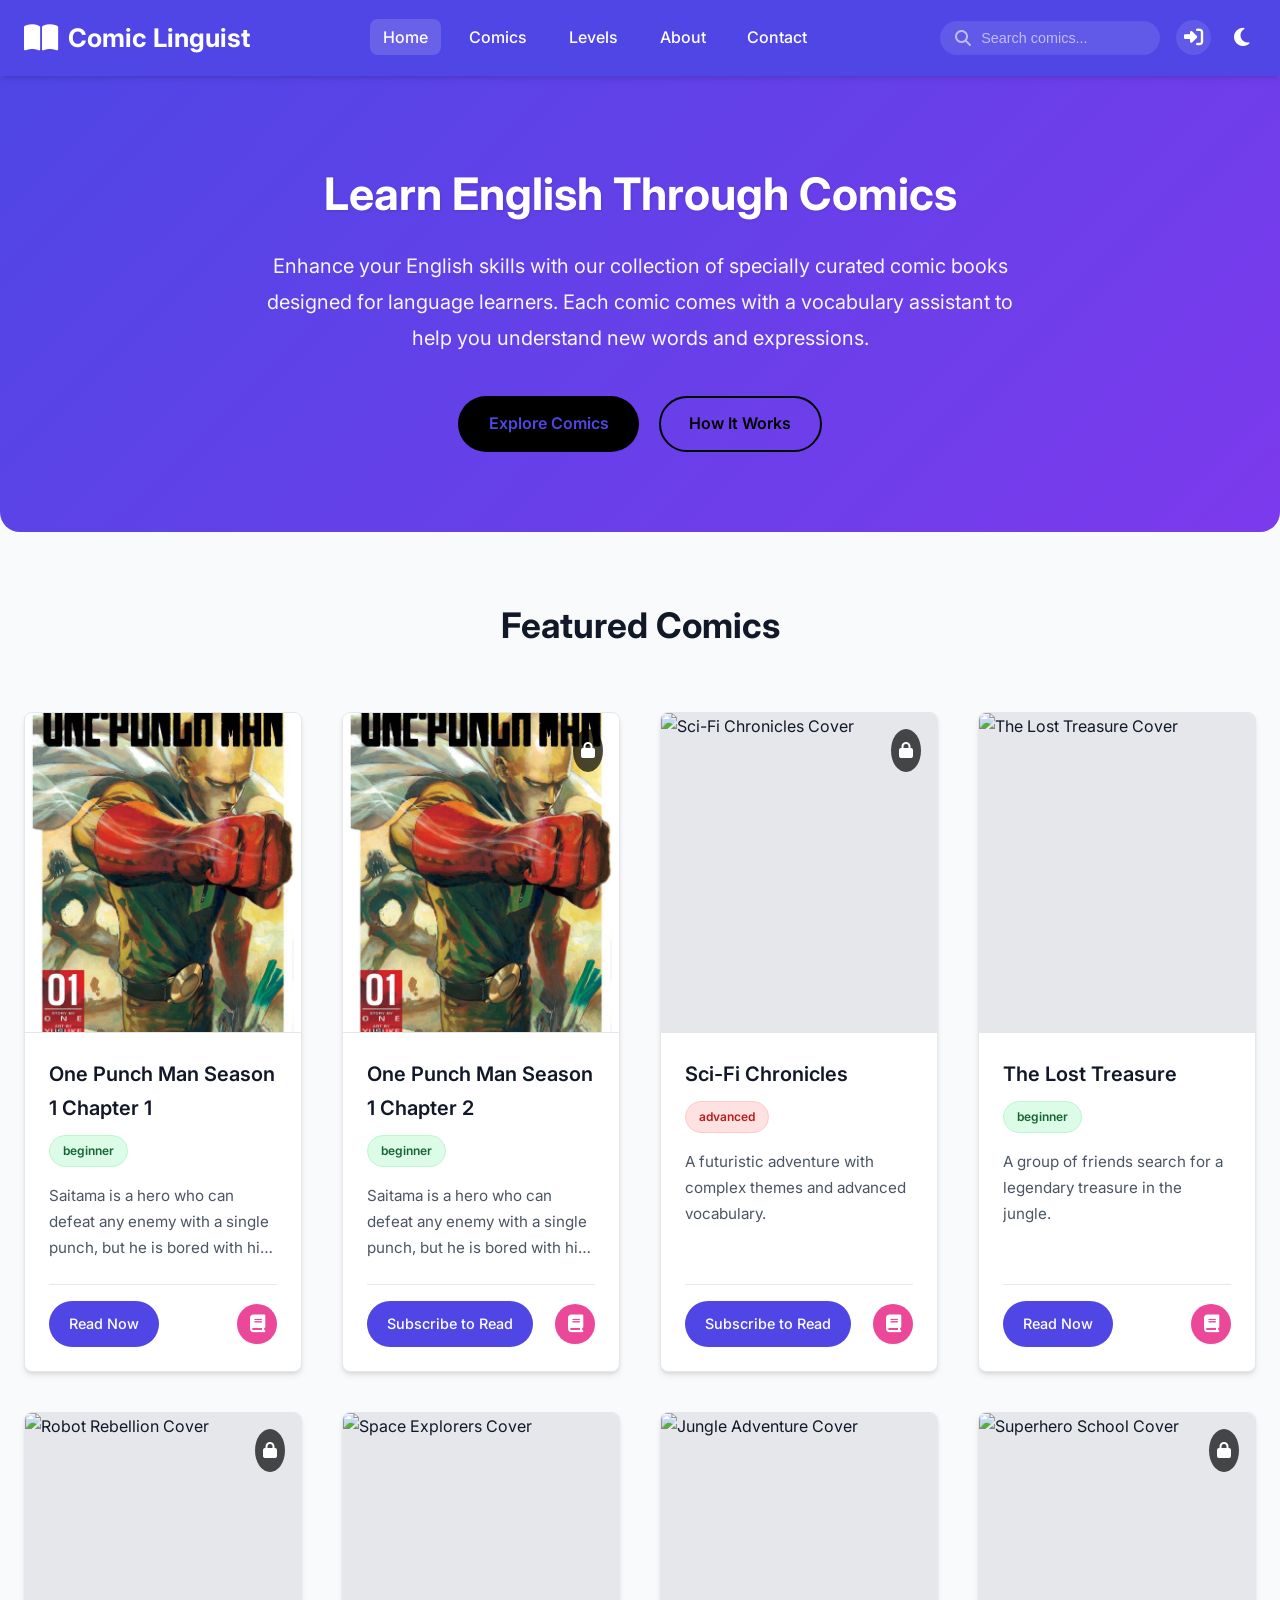
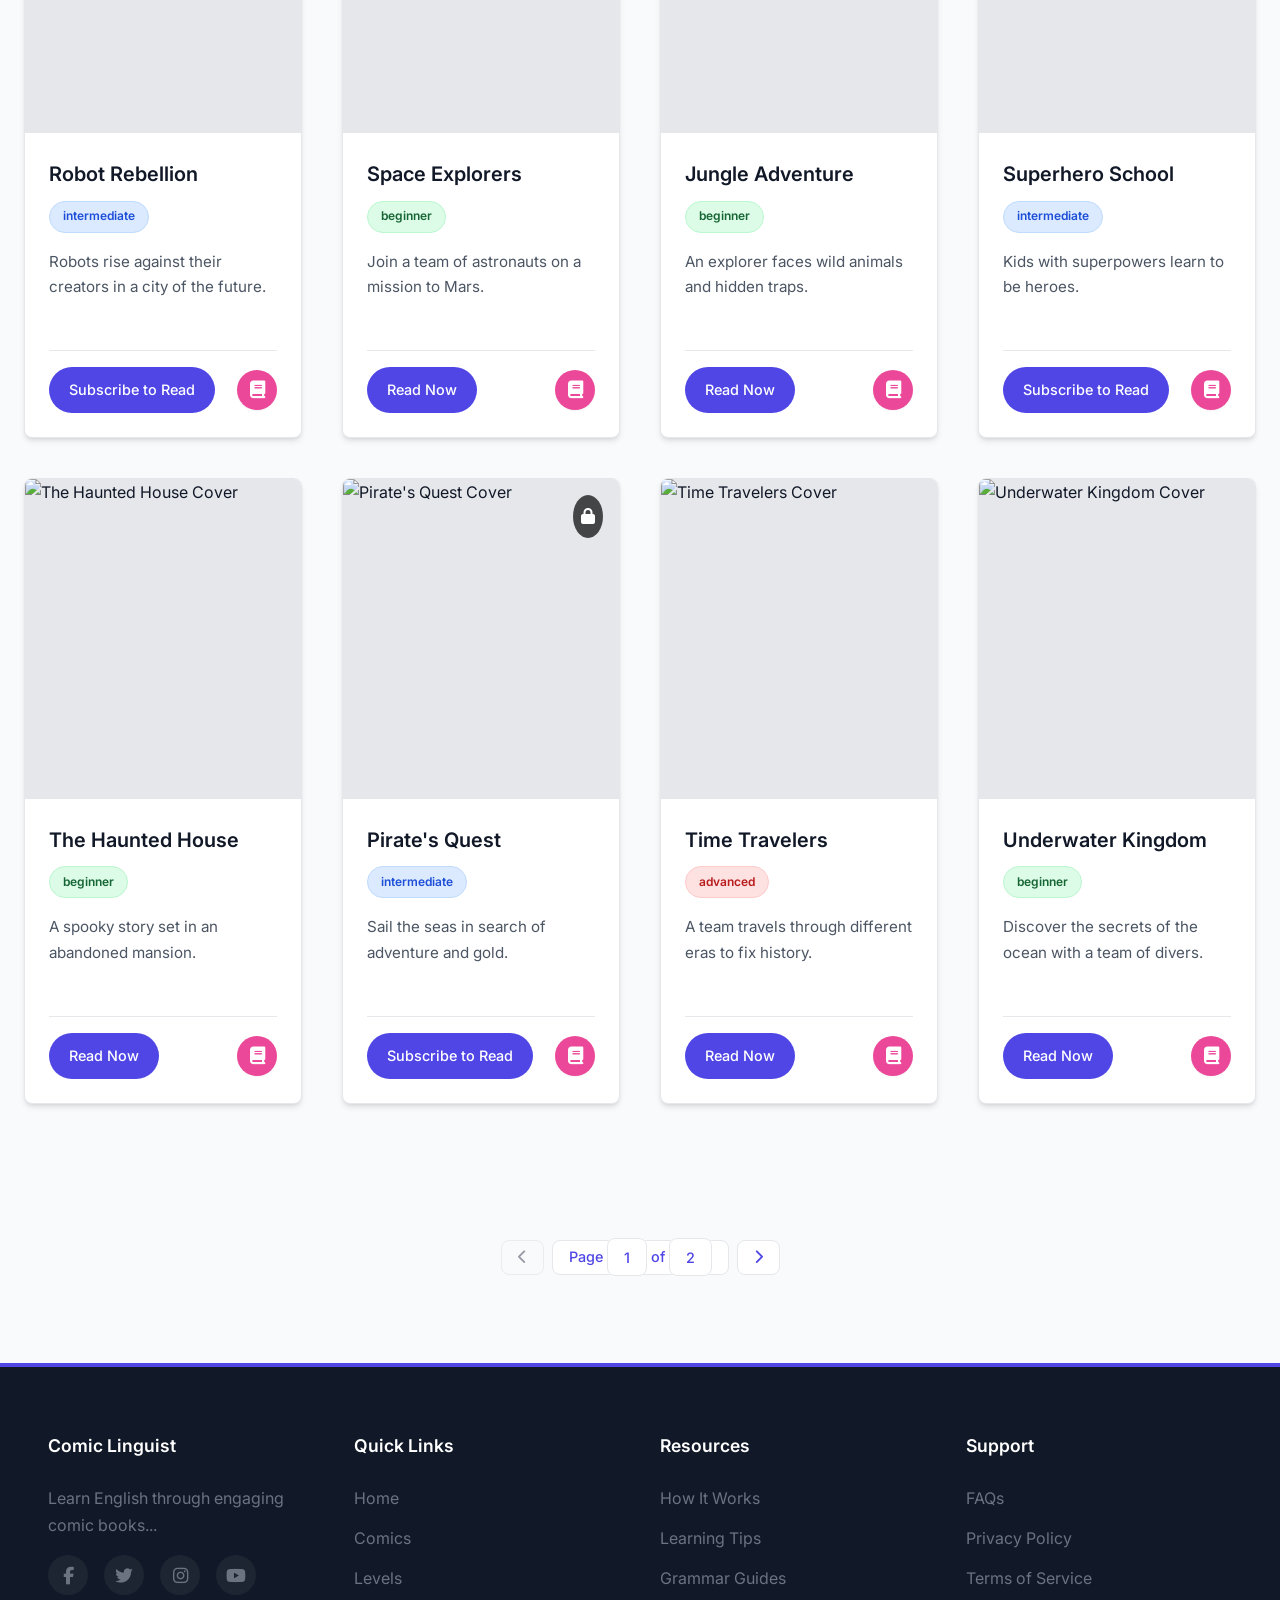
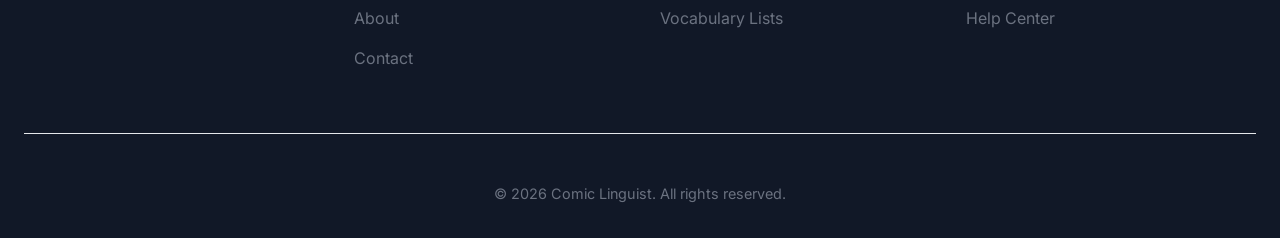
==== index.html @ 36856cf7 "Add files via upload" ====
<!DOCTYPE html>
<html lang="en">
<head>
    <meta charset="UTF-8">
    <meta name="viewport" content="width=device-width, initial-scale=1.0">
    <title>Comic Linguist - Image Viewer</title>
    <!-- Font Awesome for Icons -->
    <link rel="stylesheet" href="https://cdnjs.cloudflare.com/ajax/libs/font-awesome/6.4.0/css/all.min.css">
    <!-- Link to External CSS -->
    <link rel="stylesheet" href="style.css">
</head>
<body>
    <!-- Header -->
    <header>
        <div class="container header-container">
            <a href="index.html" class="logo"> <i class="fas fa-book-open"></i> <span>Comic Linguist</span> </a>
            <button class="mobile-menu-btn" aria-label="Toggle menu" aria-expanded="false"> <i class="fas fa-bars"></i> </button>
            <nav>
                <ul>
                    <li><a href="index.html" class="active">Home</a></li>
                    <li><a href="#comics">Comics</a></li>
                    <li><a href="pages/levels.html">Levels</a></li>
                    <li><a href="pages/about.html">About</a></li>
                    <li><a href="pages/contact.html">Contact</a></li>
                </ul>
            </nav>
            <div class="nav-actions">
                <div class="search-bar">
                    <i class="fas fa-search"></i>
                    <input type="search" id="comicSearchInput" placeholder="Search comics..." aria-label="Search comics">
                </div>
                <a href="pages/profile.html" class="profile-link" id="profileLink" style="display: none;">
                    <i class="fas fa-user"></i>
                </a>
                <a href="pages/login.html" class="login-link" id="loginLink">
                    <i class="fas fa-sign-in-alt"></i>
                </a>
                <button class="theme-toggle" aria-label="Switch to light mode">
                    <i class="fas fa-moon"></i>
                </button>
            </div>
        </div>
    </header>

    <!-- Hero Section -->
    <section class="hero">
        <div class="container">
            <h1>Learn English Through Comics</h1>
            <p>Enhance your English skills with our collection of specially curated comic books designed for language learners. Each comic comes with a vocabulary assistant to help you understand new words and expressions.</p>
            <div class="hero-buttons"> <a href="#comics" class="btn btn-primary">Explore Comics</a> <a href="pages/how-it-works.html" class="btn btn-outline">How It Works</a> </div>
        </div>
    </section>

    <!-- Comics Section -->
    <section id="comics" class="comics-section">
        <div class="container">
            <h2 class="section-title">Featured Comics</h2>
            <!-- Comic cards will be inserted here by JavaScript -->
            <div class="comics-container" id="comicsList">
                <!-- Example: <div class="comic-card">...</div> -->
            </div>
            <p id="noResultsMessage" style="text-align: center; display: none; margin-top: 2rem; color: var(--gray-600);">No comics found matching your search.</p>
            <p id="loadErrorMessage" style="text-align: center; display: none; margin-top: 2rem; color: var(--danger);">Could not load comic data. Please try again later.</p>
            
            <!-- Updated Pagination Controls -->
            <div class="pagination-container" id="comicsPagination">
                <button class="pagination-btn" id="prevPageBtn" aria-label="Previous page" disabled>
                    <i class="fas fa-chevron-left"></i>
                </button>
                <span class="pagination-info">
                    Page <span id="currentPage">1</span> of <span id="totalPages">1</span>
                </span>
                <button class="pagination-btn" id="nextPageBtn" aria-label="Next page" disabled>
                    <i class="fas fa-chevron-right"></i>
                </button>
            </div>
        </div>
    </section>

    

    <!-- Footer -->
    <footer>
        <div class="container footer-container">
            <div class="footer-col"> <h3>Comic Linguist</h3> <p>Learn English through engaging comic books...</p> <div class="social-links"> <a href="#" aria-label="Facebook"><i class="fab fa-facebook-f"></i></a> <a href="#" aria-label="Twitter"><i class="fab fa-twitter"></i></a> <a href="#" aria-label="Instagram"><i class="fab fa-instagram"></i></a> <a href="#" aria-label="YouTube"><i class="fab fa-youtube"></i></a> </div> </div>
            <div class="footer-col"> <h3>Quick Links</h3> <ul> <li><a href="index.html">Home</a></li> <li><a href="#comics">Comics</a></li> <li><a href="pages/levels.html">Levels</a></li> <li><a href="pages/about.html">About</a></li> <li><a href="pages/contact.html">Contact</a></li> </ul> </div>
            <div class="footer-col"> <h3>Resources</h3> <ul> <li><a href="pages/how-it-works.html">How It Works</a></li> <li><a href="pages/learning-tips.html">Learning Tips</a></li> <li><a href="pages/grammar-guides.html">Grammar Guides</a></li> <li><a href="pages/vocabulary-lists.html">Vocabulary Lists</a></li> </ul> </div>
            <div class="footer-col"> <h3>Support</h3> <ul> <li><a href="pages/faq.html">FAQs</a></li> <li><a href="pages/privacy-policy.html">Privacy Policy</a></li> <li><a href="pages/terms-of-service.html">Terms of Service</a></li> <li><a href="pages/help-center.html">Help Center</a></li> </ul> </div>
        </div>
        <div class="copyright"> <p>© <span id="copyright-year">2025</span> Comic Linguist. All rights reserved.</p> </div>
    </footer>

    <!-- Vocabulary Assistant Modal -->
    <div class="vocab-modal" id="vocabModal" role="dialog" aria-modal="true" aria-labelledby="vocabTitle">
        <div class="vocab-content" role="document">
            <button class="vocab-close" aria-label="Close vocabulary assistant"> <i class="fas fa-times"></i> </button>
            <h2 class="vocab-title" id="vocabTitle">Vocabulary Assistant</h2>
            <ul class="vocab-list" id="vocabList">
                <li class="vocab-item">Loading vocabulary...</li>
            </ul>
        </div>
    </div>

    <!-- Image Viewer Modal -->
    <div class="image-viewer-modal" id="imageViewerModal" role="dialog" aria-modal="true" aria-labelledby="viewerTitleLabel">
        <button class="viewer-close" aria-label="Close comic viewer"> <i class="fas fa-times"></i> </button>
        <div class="viewer-container" role="document">
            <div class="viewer-header">
                <div class="viewer-title" id="viewerTitleLabel">Comic Title</div>
                <div class="viewer-controls">
                    <button class="viewer-control-btn" id="imagePrevPage" aria-label="Previous Page" disabled> <i class="fas fa-chevron-left"></i> </button>
                    <span id="imagePageInfo" aria-live="polite">Page ? of ?</span>
                    <button class="viewer-control-btn" id="imageNextPage" aria-label="Next Page" disabled> <i class="fas fa-chevron-right"></i> </button>
                    <button class="viewer-control-btn" id="imageZoomOut" aria-label="Zoom Out" disabled> <i class="fas fa-search-minus"></i> </button>
                    <button class="viewer-control-btn" id="imageZoomIn" aria-label="Zoom In" disabled> <i class="fas fa-search-plus"></i> </button>
                    <button class="viewer-control-btn" id="imageToolbarVocabBtn" aria-label="Open Vocabulary" disabled> <i class="fas fa-book"></i> </button>
                    <button class="viewer-control-btn" id="imageFullscreenBtn" aria-label="Enter Fullscreen" disabled> <i class="fas fa-expand"></i> </button>
                </div>
            </div>
            <div class="viewer-content">
                <div class="loader-inline" id="imageLoaderInline">
                    <div class="spinner"></div>
                    <span class="sr-only">Loading image...</span>
                </div>
                <div class="image-wrapper"> <!-- Added Wrapper -->
                    <img id="comicImageViewer" src="" alt="Comic Page" style="transform: scale(1);">
                </div>
                <div id="image-load-error" style="display: none;">Failed to load image.</div>
            </div>
        </div>
    </div>

    <!-- Subscription Login Modal -->
    <div class="subscription-modal" id="subscriptionModal" role="dialog" aria-modal="true" aria-labelledby="subscriptionTitle">
        <div class="subscription-content" role="document">
            <button class="subscription-close" aria-label="Close subscription login"> <i class="fas fa-times"></i> </button>
            <h2 class="subscription-title" id="subscriptionTitle">Access Premium Comic</h2>
            <div class="subscription-options">
                <div class="login-section">
                    <h3>Subscriber Login</h3>
                    <form id="subscriptionLoginForm">
                        <div class="form-group">
                            <label for="username">Username</label>
                            <input type="text" id="username" name="username" required>
                        </div>
                        <div class="form-group">
                            <label for="pin">PIN</label>
                            <input type="password" id="pin" name="pin" required minlength="6" maxlength="6">
                        </div>
                        <button type="submit" class="btn btn-primary">Login</button>
                    </form>
                </div>
                <div class="guest-section">
                    <h3>Continue as Guest</h3>
                    <p>Access free comics without logging in</p>
                    <button id="guestAccessBtn" class="btn btn-outline">Continue as Guest</button>
                </div> <!-- Added missing closing div -->
            </div>
        </div>
    </div>

    <!-- Link to External JavaScript -->
    <script src="js/auth.js"></script>
    <script src="script.js"></script>
    <script>
        const auth = new AuthManager();
        
        document.addEventListener('DOMContentLoaded', () => {
            const profileLink = document.getElementById('profileLink');
            const loginLink = document.getElementById('loginLink');

            // Update navigation based on auth state
            if (auth.currentUser) {
                profileLink.style.display = 'flex';
                loginLink.style.display = 'none';
            } else {
                profileLink.style.display = 'none';
                loginLink.style.display = 'flex';
            }
        });
    </script>
</body>
</html>
---- style.css ----
/* --- START OF FILE style.css --- */

@import url('https://fonts.googleapis.com/css2?family=Inter:wght@300;400;500;600;700&display=swap');

:root {
    --primary: #4f46e5; /* Slightly different Indigo */
    --secondary: #7c3aed; /* Vibrant Purple */
    --accent: #ec4899; /* Pink */
    --success: #10b981; /* Emerald */
    --warning: #f59e0b; /* Amber */
    --danger: #ef4444; /* Red */

    /* Light Mode Defaults */
    --bg-primary: #f9fafb;     /* Very light gray */
    --bg-secondary: #ffffff;   /* White (for cards, modals) */
    --text-primary: #111827;   /* Very dark gray (near black) */
    --text-secondary: #4b5563; /* Medium Gray */
    --text-muted: #6b7280;    /* Gray */
    --border-color: #e5e7eb;  /* Light border */
    --link-color: var(--primary);

    --shadow-sm: 0 1px 2px 0 rgb(0 0 0 / 0.05);
    --shadow-md: 0 4px 6px -1px rgb(0 0 0 / 0.1), 0 2px 4px -2px rgb(0 0 0 / 0.1);
    --shadow-lg: 0 10px 15px -3px rgb(0 0 0 / 0.1), 0 4px 6px -4px rgb(0 0 0 / 0.1);

    --font-sans: 'Inter', -apple-system, BlinkMacSystemFont, 'Segoe UI', Roboto, Helvetica, Arial, sans-serif, 'Apple Color Emoji', 'Segoe UI Emoji', 'Segoe UI Symbol';
    --border-radius: 8px;
    --transition-speed: 0.2s;
}

.dark-mode {
    --primary: #6366f1; /* Lighter Indigo for dark */
    --secondary: #a78bfa; /* Lighter Purple */
    --accent: #f472b6; /* Lighter Pink */
    --success: #34d399; /* Lighter Emerald */
    --warning: #fbbf24; /* Lighter Amber */
    --danger: #f87171; /* Lighter Red */

    /* Dark Mode Overrides */
    --bg-primary: #111827;     /* Very dark blue-gray */
    --bg-secondary: #1f2937;   /* Dark gray (cards, modals) */
    --text-primary: #f3f4f6;   /* Very light gray (near white) */
    --text-secondary: #d1d5db; /* Light Gray */
    --text-muted: #9ca3af;    /* Medium Gray */
    --border-color: #374151;  /* Darker border */
    --link-color: var(--primary);

    --shadow-sm: 0 1px 2px 0 rgb(255 255 255 / 0.03);
    --shadow-md: 0 4px 6px -1px rgb(255 255 255 / 0.05), 0 2px 4px -2px rgb(255 255 255 / 0.05);
    --shadow-lg: 0 10px 15px -3px rgb(255 255 255 / 0.05), 0 4px 6px -4px rgb(255 255 255 / 0.05);
}

/* --- Base Styles --- */
* {
    margin: 0;
    padding: 0;
    box-sizing: border-box;
}

html {
    scroll-behavior: smooth;
    font-size: 16px; /* Base font size */
}

body {
    font-family: var(--font-sans);
    line-height: 1.7; /* Improved readability */
    color: var(--text-primary);
    background-color: var(--bg-primary);
    transition: background-color var(--transition-speed) ease, color var(--transition-speed) ease;
    -webkit-font-smoothing: antialiased;
    -moz-osx-font-smoothing: grayscale;
}

.container {
    width: 100%;
    max-width: 1280px; /* Slightly wider max */
    margin: 0 auto;
    padding: 0 1.5rem; /* More horizontal padding */
}

.sr-only { /* Unchanged */
    position: absolute; width: 1px; height: 1px; padding: 0; margin: -1px; overflow: hidden; clip: rect(0, 0, 0, 0); white-space: nowrap; border-width: 0;
}

/* --- Header --- */
header {
    background-color: var(--primary);
    color: white;
    padding: 1rem 0;
    box-shadow: var(--shadow-md);
    position: sticky;
    top: 0;
    z-index: 100;
    transition: background-color var(--transition-speed) ease;
}
.header-container { display: flex; justify-content: space-between; align-items: center; }
.logo { display: flex; align-items: center; gap: 0.6rem; font-size: 1.6rem; font-weight: 700; color: white; text-decoration: none; }
.logo i { font-size: 1.9rem; }

nav ul { display: flex; list-style: none; gap: 1rem; margin: 0; padding: 0; } /* Reduced gap slightly */
nav a {
    color: white;
    text-decoration: none;
    padding: 0.5rem 0.8rem; /* Adjusted padding */
    border-radius: var(--border-radius);
    transition: background-color var(--transition-speed) ease, color var(--transition-speed) ease;
    font-weight: 500;
}
nav a:hover, nav a.active { background-color: rgba(255, 255, 255, 0.15); }

.nav-actions { display: flex; align-items: center; gap: 1rem; }
.search-bar { position: relative; display: flex; align-items: center; }
.search-bar input {
    padding: 0.5rem 1rem 0.5rem 2.5rem;
    border: 1px solid transparent; /* Add border for focus */
    border-radius: 50px;
    background: rgba(255, 255, 255, 0.1);
    color: white;
    width: 220px;
    transition: all var(--transition-speed) ease;
    font-size: 0.9rem;
}
.search-bar input::placeholder { color: rgba(255, 255, 255, 0.6); }
.search-bar input:focus {
    outline: none;
    width: 280px;
    background: rgba(255, 255, 255, 0.2);
    border-color: rgba(255, 255, 255, 0.3);
    box-shadow: 0 0 0 2px rgba(255, 255, 255, 0.2); /* Focus ring */
}
.search-bar i { position: absolute; left: 0.9rem; color: rgba(255, 255, 255, 0.6); pointer-events: none; }

.theme-toggle {
    background: none;
    border: none;
    color: white;
    cursor: pointer;
    font-size: 1.3rem; /* Slightly larger */
    transition: transform var(--transition-speed) ease;
    padding: 0.4rem;
}
.theme-toggle:hover { transform: scale(1.1) rotate(10deg); }
.mobile-menu-btn { display: none; background: none; border: none; color: white; font-size: 1.6rem; cursor: pointer; padding: 0.4rem; }

.profile-link,
.login-link {
    color: white;
    text-decoration: none;
    font-size: 1.2rem;
    transition: opacity var(--transition-speed) ease;
    display: flex;
    align-items: center;
    justify-content: center;
    width: 35px;
    height: 35px;
    border-radius: 50%;
    background: rgba(255, 255, 255, 0.1);
}

.profile-link:hover,
.login-link:hover {
    opacity: 0.8;
    background: rgba(255, 255, 255, 0.2);
}

/* --- Hero Section --- */
.hero {
    background: linear-gradient(135deg, var(--primary), var(--secondary));
    color: white;
    padding: 5rem 1.5rem; /* More padding */
    text-align: center;
    border-bottom-left-radius: 20px; /* Subtle curve */
    border-bottom-right-radius: 20px;
}
.hero h1 { font-size: 2.8rem; margin-bottom: 1rem; font-weight: 700; text-shadow: 1px 1px 3px rgba(0,0,0,0.1); }
.hero p { font-size: 1.25rem; max-width: 750px; margin: 0 auto 2.5rem; opacity: 0.95; line-height: 1.8; }
.hero-buttons { display: flex; justify-content: center; flex-wrap: wrap; gap: 1.2rem; margin-top: 2rem; }

/* --- Buttons --- */
.btn {
    display: inline-block;
    padding: 0.8rem 1.8rem; /* Adjusted padding */
    border-radius: 50px;
    text-decoration: none;
    transition: all var(--transition-speed) ease;
    font-weight: 600;
    cursor: pointer;
    border: 2px solid transparent; /* Prepare for outline/focus */
    font-size: 1rem;
}
.btn:focus-visible { /* Accessibility focus */
    outline: none;
    box-shadow: 0 0 0 3px var(--primary);
    opacity: 0.8;
}
.dark-mode .btn:focus-visible { box-shadow: 0 0 0 3px var(--primary); opacity: 0.8; }

.btn-primary { background-color: rgb(0, 0, 0); color: var(--primary); }

.btn-outline { background: transparent; color: rgb(0, 0, 0); border-color: rgb(0, 0, 0); }

/* --- Section Title --- */
.section-title {
    text-align: center;
    margin: 4rem 0 2.5rem; /* More vertical margin */
    font-size: 2.2rem;
    font-weight: 700;
    color: var(--text-primary);
}

/* --- Comic Cards --- */
.comics-container {
    display: grid;
    grid-template-columns: repeat(auto-fill, minmax(260px, 1fr)); /* Slightly larger min */
    gap: 2.5rem; /* Increased gap */
    padding: 1rem 0 4rem;
}
.comic-card {
    background-color: var(--bg-secondary);
    color: var(--text-primary); /* Set text color explicitly */
    border-radius: var(--border-radius);
    overflow: hidden;
    box-shadow: var(--shadow-md);
    transition: transform var(--transition-speed) ease, box-shadow var(--transition-speed) ease, border-color var(--transition-speed) ease;
    position: relative;
    opacity: 0; /* For fade-in */
    transform: translateY(30px); /* For fade-in */
    display: flex;
    flex-direction: column;
    border: 1px solid var(--border-color); /* Subtle border */
}
.comic-card.is-visible { opacity: 1; transform: translateY(0); }
.comic-card.hidden { display: none; }

.comic-card.locked::before {
    content: '\f023';
    font-family: 'Font Awesome 6 Free';
    font-weight: 900;
    position: absolute;
    top: 1rem;
    right: 1rem;
    background: rgba(0, 0, 0, 0.7);
    color: white;
    padding: 0.5rem;
    border-radius: 50%;
    z-index: 1;
}

.comic-card:hover {
    transform: translateY(-8px);
    box-shadow: var(--shadow-lg);
}

.comic-image {
    width: 100%;
    height: 320px; /* Adjusted height */
    object-fit: cover;
    display: block;
    background-color: var(--border-color); /* Placeholder bg */
    flex-shrink: 0;
    border-bottom: 1px solid var(--border-color);
}

.comic-info { padding: 1.5rem; display: flex; flex-direction: column; flex-grow: 1; }
.comic-info > div:first-child { flex-grow: 1; } /* Pushes actions down */
.comic-title {
    font-size: 1.25rem;
    margin-bottom: 0.6rem;
    font-weight: 600;
    color: var(--text-primary); /* Ensure override */
}

.comic-level {
    display: inline-block;
    padding: 0.3rem 0.8rem;
    border-radius: 50px;
    font-size: 0.75rem; /* Slightly smaller */
    font-weight: 600;
    margin-bottom: 1rem;
    border: 1px solid transparent; /* Base border */
}
/* Updated level colors for better contrast */
.beginner { background-color: #dcfce7; color: #166534; border-color: #bbf7d0; }
.intermediate { background-color: #dbeafe; color: #1d4ed8; border-color: #bfdbfe; }
.advanced { background-color: #fee2e2; color: #b91c1c; border-color: #fecaca; }
.dark-mode .beginner { background-color: #14532d33; color: #86efac; border-color: #22c55e33; }
.dark-mode .intermediate { background-color: #1e40af33; color: #93c5fd; border-color: #3b82f633; }
.dark-mode .advanced { background-color: #991b1b33; color: #fca5a5; border-color: #ef444433; }

.comic-description {
    color: var(--text-secondary);
    margin-bottom: 1.5rem;
    display: -webkit-box;
    -webkit-line-clamp: 3;
    line-clamp: 3;
    -webkit-box-orient: vertical;
    overflow: hidden;
    min-height: calc(1.7 * 3 * 1em); /* Based on line-height */
    font-size: 0.95rem;
}

.comic-actions {
    margin-top: auto;
    display: flex;
    justify-content: space-between;
    align-items: center;
    padding-top: 1rem;
    border-top: 1px solid var(--border-color); /* Separator */
}
.comic-link { /* "Read Online" button */
    display: inline-block;
    padding: 0.6rem 1.2rem; /* Adjusted size */
    border-radius: 50px;
    background-color: var(--primary);
    color: white;
    text-decoration: none;
    font-weight: 500; /* Adjusted weight */
    font-size: 0.9rem;
    transition: all var(--transition-speed) ease;
    border: 1px solid transparent;
}
.comic-link:hover {
    background-color: var(--secondary);
    transform: translateY(-2px);
    box-shadow: var(--shadow-md);
}
.comic-link:disabled { /* Style disabled state */
    background-color: var(--text-muted);
    cursor: not-allowed;
    opacity: 0.7;
}
.dark-mode .comic-link:disabled { background-color: var(--border-color); color: var(--text-muted); }

.vocab-assistant-btn { /* "V" button */
    width: 40px;
    height: 40px;
    border-radius: 50%;
    background-color: var(--accent);
    color: white;
    display: flex;
    align-items: center;
    justify-content: center;
    cursor: pointer;
    border: none;
    box-shadow: var(--shadow-sm);
    transition: all var(--transition-speed) ease;
    z-index: 5;
    flex-shrink: 0;
    margin-left: 10px;
    font-size: 1.1rem; /* Make 'V' slightly larger */
    font-weight: 600;
}
.vocab-assistant-btn:hover {
    transform: scale(1.1) rotate(5deg);
    box-shadow: var(--shadow-md);
}
.dark-mode .vocab-assistant-btn { /* Ensure visibility */
    box-shadow: 0 2px 5px rgba(255, 255, 255, 0.1);
}

/* --- Vocabulary Modal --- */
.vocab-modal {
    position: fixed;
    top: 0;
    left: 0;
    width: 100%;
    height: 100%;
    background: rgba(17, 24, 39, 0.8); /* Darker overlay using dark bg color */
    display: flex;
    align-items: center;
    justify-content: center;
    z-index: 2500;
    opacity: 0;
    visibility: hidden;
    transition: opacity var(--transition-speed) ease, visibility 0s linear var(--transition-speed);
}
.vocab-modal.active { opacity: 1; visibility: visible; transition-delay: 0s; }

.vocab-content {
    background: var(--bg-secondary);
    color: var(--text-primary);
    border-radius: var(--border-radius);
    width: 90%;
    max-width: 650px; /* Wider */
    max-height: 85vh;
    overflow-y: auto;
    padding: 2rem 2.5rem; /* More padding */
    position: relative;
    transform: scale(0.95) translateY(10px);
    transition: transform var(--transition-speed) ease;
    box-shadow: var(--shadow-lg);
    border: 1px solid var(--border-color);
}
.vocab-modal.active .vocab-content { transform: scale(1) translateY(0); }

.vocab-close {
    position: absolute;
    top: 1rem;
    right: 1rem;
    background: none;
    border: none;
    font-size: 1.8rem; /* Larger close icon */
    cursor: pointer;
    color: var(--text-muted);
    padding: 0.3rem;
    line-height: 1;
    transition: color var(--transition-speed) ease, transform var(--transition-speed) ease;
}
.vocab-close:hover { color: var(--danger); transform: rotate(90deg); }

.vocab-title {
    font-size: 1.7rem;
    margin-bottom: 2rem; /* More space */
    color: var(--text-primary);
    font-weight: 600;
    text-align: center;
    border-bottom: 1px solid var(--border-color);
    padding-bottom: 1rem;
}
.vocab-list { list-style: none; padding: 0; margin: 0; }
.vocab-item {
    margin-bottom: 1.8rem; /* Increased spacing */
    padding-bottom: 1.8rem;
    border-bottom: 1px solid var(--border-color);
}
.vocab-item:last-child { border-bottom: none; margin-bottom: 0; padding-bottom: 0; }

.vocab-word-container { display: flex; align-items: center; margin-bottom: 0.6rem; flex-wrap: wrap; gap: 0.5rem; }
.vocab-word {
    font-size: 1.3rem; /* Larger word */
    font-weight: 600;
    color: var(--primary);
}
.pronunciation {
    color: var(--text-secondary);
    font-size: 0.95rem;
    font-style: italic;
}

.play-audio-btn {
    background: none;
    border: none;
    color: var(--primary);
    cursor: pointer;
    font-size: 1.2em; /* Adjusted size */
    padding: 0 0.3em;
    vertical-align: middle;
    transition: color 0.2s, transform 0.2s;
}
.play-audio-btn:hover { color: var(--secondary); transform: scale(1.15); }
.play-audio-btn.playing i { color: var(--accent); animation: pulse 0.6s infinite alternate; }
.dark-mode .play-audio-btn { color: var(--accent); }
.dark-mode .play-audio-btn:hover { color: var(--text-primary); }
.dark-mode .play-audio-btn.playing i { color: var(--text-primary); }
@keyframes pulse { 0% { transform: scale(1); } 100% { transform: scale(1.15); } }

.vocab-definition { margin-bottom: 0.8rem; color: var(--text-primary); font-size: 1.05rem; line-height: 1.8;}
.vocab-example {
    font-style: italic;
    color: var(--text-muted);
    padding-left: 1rem;
    border-left: 3px solid var(--border-color);
    font-size: 0.95rem;
}

/* --- Image Viewer Modal --- */
.image-viewer-modal { /* Unchanged much, uses vars */
    position: fixed; top: 0; left: 0; width: 100%; height: 100%; background: rgba(17, 24, 39, 0.9); display: flex; align-items: center; justify-content: center; z-index: 2000; opacity: 0; visibility: hidden; transition: opacity 0.3s ease, visibility 0s linear 0.3s;
}
.image-viewer-modal.active { opacity: 1; visibility: visible; transition: opacity 0.3s ease; }

.viewer-container { /* Unchanged much, uses vars */
    width: 95%; height: 95vh; max-width: 1400px; background: var(--bg-secondary); position: relative; display: flex; flex-direction: column; border-radius: var(--border-radius); overflow: hidden; box-shadow: var(--shadow-lg); border: 1px solid var(--border-color);
}

.viewer-header { /* Unchanged much, uses vars */
    display: flex; justify-content: space-between; align-items: center; padding: 0.8rem 1.5rem; background: var(--primary); color: white; flex-shrink: 0;
}
.viewer-title { font-size: 1.2rem; font-weight: 600; white-space: nowrap; overflow: hidden; text-overflow: ellipsis; margin-right: 1rem; }
.viewer-controls { display: flex; align-items: center; gap: 0.8rem; flex-wrap: nowrap; }
.viewer-control-btn { background: none; border: none; color: white; cursor: pointer; font-size: 1.3rem; padding: 0.4rem; line-height: 1; transition: color var(--transition-speed) ease; }
.viewer-control-btn:disabled { opacity: 0.5; cursor: not-allowed; }
.viewer-control-btn:hover:not(:disabled) { color: #e0e0e0; }
#imagePageInfo { font-size: 0.9rem; margin: 0 0.5rem; white-space: nowrap; }

.viewer-content { /* Unchanged much, uses vars */
    flex: 1; overflow: auto; background-color: var(--bg-primary); padding: 0; position: relative; display: flex; justify-content: center; align-items: center;
}
.image-wrapper { position: relative; display: inline-block; transform-origin: 0 0; transition: transform 0.2s ease-out; }
#comicImageViewer { display: block; max-width: 100%; max-height: 100%; object-fit: contain; cursor: grab; background-color: white; } /* White bg for transparent parts */
.dark-mode #comicImageViewer { background-color: var(--bg-secondary); }
#comicImageViewer:active { cursor: grabbing; }

.viewer-content .loader-inline { /* Unchanged much, uses vars */
    position: absolute; top: 0; left: 0; width: 100%; height: 100%; background: var(--bg-secondary-translucent, rgba(255, 255, 255, 0.8)); display: flex; align-items: center; justify-content: center; z-index: 5; opacity: 0; visibility: hidden; transition: opacity 0.3s ease, visibility 0s linear 0.3s;
}
.dark-mode .viewer-content .loader-inline { background: var(--bg-primary-translucent, rgba(17, 24, 39, 0.8)); }
.viewer-content .loader-inline.active { opacity: 1; visibility: visible; transition: opacity 0.3s ease; }
.viewer-content .loader-inline .spinner { width: 40px; height: 40px; }

.viewer-close { /* Use modal close style */
    position: absolute; top: 0.8rem; right: 1rem; background: none; border: none; font-size: 1.8rem; cursor: pointer; color: rgba(255, 255, 255, 0.8); z-index: 10; padding: 0.3rem; line-height: 1; transition: color var(--transition-speed) ease, transform var(--transition-speed) ease;
}
.viewer-close:hover { color: var(--danger); transform: rotate(90deg); }

#image-load-error { /* Unchanged */
    color: var(--danger); padding: 2rem; display: none; position: absolute; top: 50%; left: 50%; transform: translate(-50%, -50%); background: var(--bg-secondary); border-radius: var(--border-radius); border: 1px solid var(--danger);
}

/* --- Spinner --- */
.spinner { /* Unchanged */
    width: 50px; height: 50px; border: 5px solid var(--border-color); border-top-color: var(--primary); border-radius: 50%; animation: spin 1s linear infinite;
}
@keyframes spin { to { transform: rotate(360deg); } }

/* --- Comic List Pagination --- */
.pagination-container {
    display: flex;
    justify-content: center;
    align-items: center;
    margin-top: 3rem; /* More space */
    padding: 1.5rem 0;
    flex-wrap: wrap;
    gap: 0.5rem; /* Adjusted gap */
}
.pagination-container button,
.pagination-container span {
    padding: 0.6rem 1rem; /* Adjusted padding */
    border: 1px solid var(--border-color);
    background-color: var(--bg-secondary);
    color: var(--link-color);
    border-radius: var(--border-radius);
    cursor: pointer;
    transition: background-color var(--transition-speed) ease, color var(--transition-speed) ease, border-color var(--transition-speed) ease, box-shadow var(--transition-speed) ease;
    font-size: 0.9rem;
    font-weight: 500;
    line-height: 1; /* Ensure consistent height */
}
.pagination-container button:hover:not(:disabled) {
    background-color: var(--primary);
    color: white;
    border-color: var(--primary);
    box-shadow: var(--shadow-sm);
}
.pagination-container button:disabled {
    color: var(--text-muted);
    background-color: var(--bg-primary); /* Subtle disabled bg */
    cursor: not-allowed;
    opacity: 0.7;
}
.pagination-container span.active-page {
    background-color: var(--primary);
    color: white;
    border-color: var(--primary);
    font-weight: 600;
    cursor: default;
    box-shadow: var(--shadow-sm);
}
.pagination-container span.ellipsis { /* Unchanged */
    border: none; background: none; padding: 8px 0; cursor: default; color: var(--text-muted);
}

/* --- Footer --- */
footer {
    background-color: var(--text-primary); /* Use text color for dark bg */
    color: var(--text-muted);
    padding: 4rem 1.5rem 2rem; /* Adjusted padding */
    margin-top: 4rem; /* More space */
    border-top: 4px solid var(--primary); /* Accent top border */
}
.dark-mode footer { background-color: var(--bg-primary); border-top-color: var(--primary); } /* Adjust footer bg in dark mode */

.footer-container {
    display: grid;
    grid-template-columns: repeat(auto-fit, minmax(220px, 1fr)); /* Adjusted minmax */
    gap: 2.5rem;
}
.footer-col h3 {
    color: var(--bg-secondary); /* Use bg color for light text */
    margin-bottom: 1.5rem;
    font-size: 1.1rem; /* Adjusted size */
    font-weight: 600;
}
.dark-mode .footer-col h3 { color: var(--text-primary); }
.footer-col ul { list-style: none; padding: 0; }
.footer-col li { margin-bottom: 0.8rem; }
.footer-col a {
    color: var(--text-muted);
    text-decoration: none;
    transition: color var(--transition-speed) ease;
}
.footer-col a:hover { color: var(--bg-secondary); } /* Use bg color for light text */
.dark-mode .footer-col a:hover { color: var(--text-primary); }

.social-links { display: flex; gap: 1rem; margin-top: 1rem; }
.social-links a {
    width: 40px;
    height: 40px;
    border-radius: 50%;
    background-color: rgba(255, 255, 255, 0.05); /* More subtle */
    color: var(--text-muted);
    display: flex;
    align-items: center;
    justify-content: center;
    transition: all var(--transition-speed) ease;
    font-size: 1.1rem;
}
.dark-mode .social-links a { background-color: rgba(0, 0, 0, 0.1); }
.social-links a:hover {
    background-color: var(--primary);
    color: white;
    transform: translateY(-3px);
}
.copyright {
    text-align: center;
    padding-top: 3rem; /* More space */
    margin-top: 3rem;
    border-top: 1px solid var(--border-color);
    color: var(--text-muted);
    font-size: 0.9rem;
}
.dark-mode .copyright { border-top-color: var(--border-color); }


/* --- Media Queries --- */
@media (max-width: 768px) { /* Tablet and Mobile */
    html { font-size: 15px; } /* Adjust base */
    .container { padding: 0 1rem; }
    .header-container { flex-wrap: wrap; }
    nav { /* Mobile Nav Styling */
        position: fixed; top: 0; left: -100%; width: 85%; max-width: 320px; height: 100vh;
        background-color: var(--bg-secondary); /* Use theme bg */
        color: var(--text-primary); /* Use theme text */
        z-index: 200; transition: left 0.35s ease-in-out; padding: 6rem 2rem 2rem;
        box-shadow: 5px 0 20px rgba(0,0,0,0.1); border-right: 1px solid var(--border-color);
    }
    nav.active { left: 0; }
    nav ul { flex-direction: column; gap: 1rem; }
    nav a {
        display: block; padding: 1rem; font-size: 1.1rem; font-weight: 500;
        color: var(--text-primary); /* Theme color */
        border-radius: var(--border-radius);
    }
    nav a:hover, nav a.active { background-color: var(--border-color); } /* Theme hover */
    .dark-mode nav { background-color: var(--bg-secondary); border-right-color: var(--border-color); }
    .dark-mode nav a { color: var(--text-primary); }
    .dark-mode nav a:hover, .dark-mode nav a.active { background-color: var(--border-color); }

    .nav-actions { order: 3; width: 100%; justify-content: flex-end; margin-top: 1rem; padding: 0 1rem; }
    .search-bar { flex-grow: 1; margin-right: 0.5rem; }
    .search-bar input { width: 100%; background: var(--bg-primary); color: var(--text-primary); border: 1px solid var(--border-color); }
    .search-bar input::placeholder { color: var(--text-muted); }
    .search-bar i { color: var(--text-muted); }
    .search-bar input:focus { width: 100%; background: var(--bg-secondary); box-shadow: none; border-color: var(--primary); }
    .theme-toggle { color: var(--text-primary); } /* Theme color */

    .mobile-menu-btn { display: block; order: 2; margin-left: auto; z-index: 300; color: white; /* Keep white in header */ }
    header.nav-open .mobile-menu-btn { color: var(--text-primary); /* Change color when nav open */ }

    .logo { order: 1; }
    .hero h1 { font-size: 2.2rem; } .hero p { font-size: 1.1rem; }
    .hero-buttons { flex-direction: column; align-items: center; gap: 1rem; }
    .btn { width: 90%; max-width: 350px; text-align: center; }
    .footer-container { grid-template-columns: 1fr; text-align: center; }
    .footer-col .social-links { justify-content: center; }

    /* Image viewer adjustments from previous CSS */
    .image-viewer-modal { align-items: flex-start; background: var(--bg-primary); }
    .viewer-container { width: 100%; height: 100%; border-radius: 0; box-shadow: none; top: 0; max-width: none; border: none; }
    .viewer-header { border-radius: 0; padding: 0.6rem 1rem; }
    .viewer-title { font-size: 1rem; } .viewer-controls { gap: 0.5rem; }
    .viewer-control-btn { font-size: 1.1rem; padding: 0.3rem; }
    #imagePageInfo { font-size: 0.85rem; margin: 0 0.4rem; }
    .viewer-close { top: 0.6rem; right: 0.8rem; font-size: 1.5rem; color: white; /* Keep white */ }
    .viewer-content { padding: 0; } .image-wrapper { padding: 0; }

    .subscription-content {
        width: 95%;
        padding: 1.5rem;
    }

    .subscription-options {
        grid-template-columns: 1fr;
    }

    .subscription-plans {
        grid-template-columns: 1fr;
    }

    .profile-link,
    .login-link {
        width: 32px;
        height: 32px;
        font-size: 1.1rem;
    }
}

@media (max-width: 480px) { /* Small Mobile */
    .comics-container { gap: 1.5rem; }
    .comic-info { padding: 1rem; }
    .comic-title { font-size: 1.1rem; }
    .comic-description { font-size: 0.9rem; }
    .comic-link { padding: 0.5rem 1rem; font-size: 0.85rem; }
    .vocab-assistant-btn { width: 35px; height: 35px; font-size: 1rem; }

    /* Image viewer adjustments from previous CSS */
    .viewer-controls { gap: 0.3rem; flex-wrap: wrap; justify-content: center; margin-top: 0.5rem; }
    .viewer-control-btn { font-size: 1rem; }
    .viewer-header { flex-direction: column; align-items: center; padding-bottom: 0.5rem; }
    .viewer-title { max-width: 95%; margin-right: 0; margin-bottom: 0.5rem; text-align: center; }
    .image-wrapper { padding: 0; }

    .pagination-container { gap: 0.3rem; }
    .pagination-container button, .pagination-container span { padding: 0.5rem 0.8rem; font-size: 0.85rem; }
}

/* --- Subscription Modal --- */
.subscription-modal {
    position: fixed;
    top: 0;
    left: 0;
    width: 100%;
    height: 100%;
    background: rgba(17, 24, 39, 0.8);
    display: flex;
    align-items: center;
    justify-content: center;
    z-index: 2500;
    opacity: 0;
    visibility: hidden;
    transition: opacity 0.3s ease, visibility 0s linear 0.3s;
}

.subscription-modal.active {
    opacity: 1;
    visibility: visible;
    transition: opacity 0.3s ease;
}

.subscription-content {
    width: 90%;
    max-width: 800px;
    background: var(--bg-secondary);
    border-radius: var(--border-radius);
    position: relative;
    padding: 2rem;
    box-shadow: var(--shadow-lg);
}

.subscription-close {
    position: absolute;
    top: 1rem;
    right: 1rem;
    background: none;
    border: none;
    font-size: 1.5rem;
    color: var(--text-muted);
    cursor: pointer;
    transition: color var(--transition-speed) ease;
}

.subscription-close:hover {
    color: var(--danger);
}

.subscription-title {
    font-size: 1.5rem;
    color: var(--text-primary);
    margin-bottom: 1.5rem;
    text-align: center;
}

.subscription-options {
    display: grid;
    grid-template-columns: repeat(auto-fit, minmax(250px, 1fr));
    gap: 2rem;
}

.login-section, .guest-section {
    padding: 1.5rem;
    background: var(--bg-primary);
    border-radius: var(--border-radius);
    border: 1px solid var(--border-color);
}

.form-group {
    margin-bottom: 1rem;
}

.form-group label {
    display: block;
    margin-bottom: 0.5rem;
    color: var(--text-primary);
}

.form-group input {
    width: 100%;
    padding: 0.5rem;
    border: 1px solid var(--border-color);
    border-radius: var(--border-radius);
    background: var(--bg-secondary);
    color: var(--text-primary);
}

.subscription-plans {
    display: grid;
    grid-template-columns: repeat(auto-fit, minmax(150px, 1fr));
    gap: 1rem;
    margin-top: 1rem;
}

.plan {
    text-align: center;
    padding: 1rem;
    border: 1px solid var(--border-color);
    border-radius: var(--border-radius);
    background: var(--bg-primary);
}

.plan h4 {
    color: var(--text-primary);
    margin-bottom: 0.5rem;
}

.plan p {
    font-size: 1.25rem;
    color: var(--primary);
    font-weight: 600;
    margin-bottom: 1rem;
}
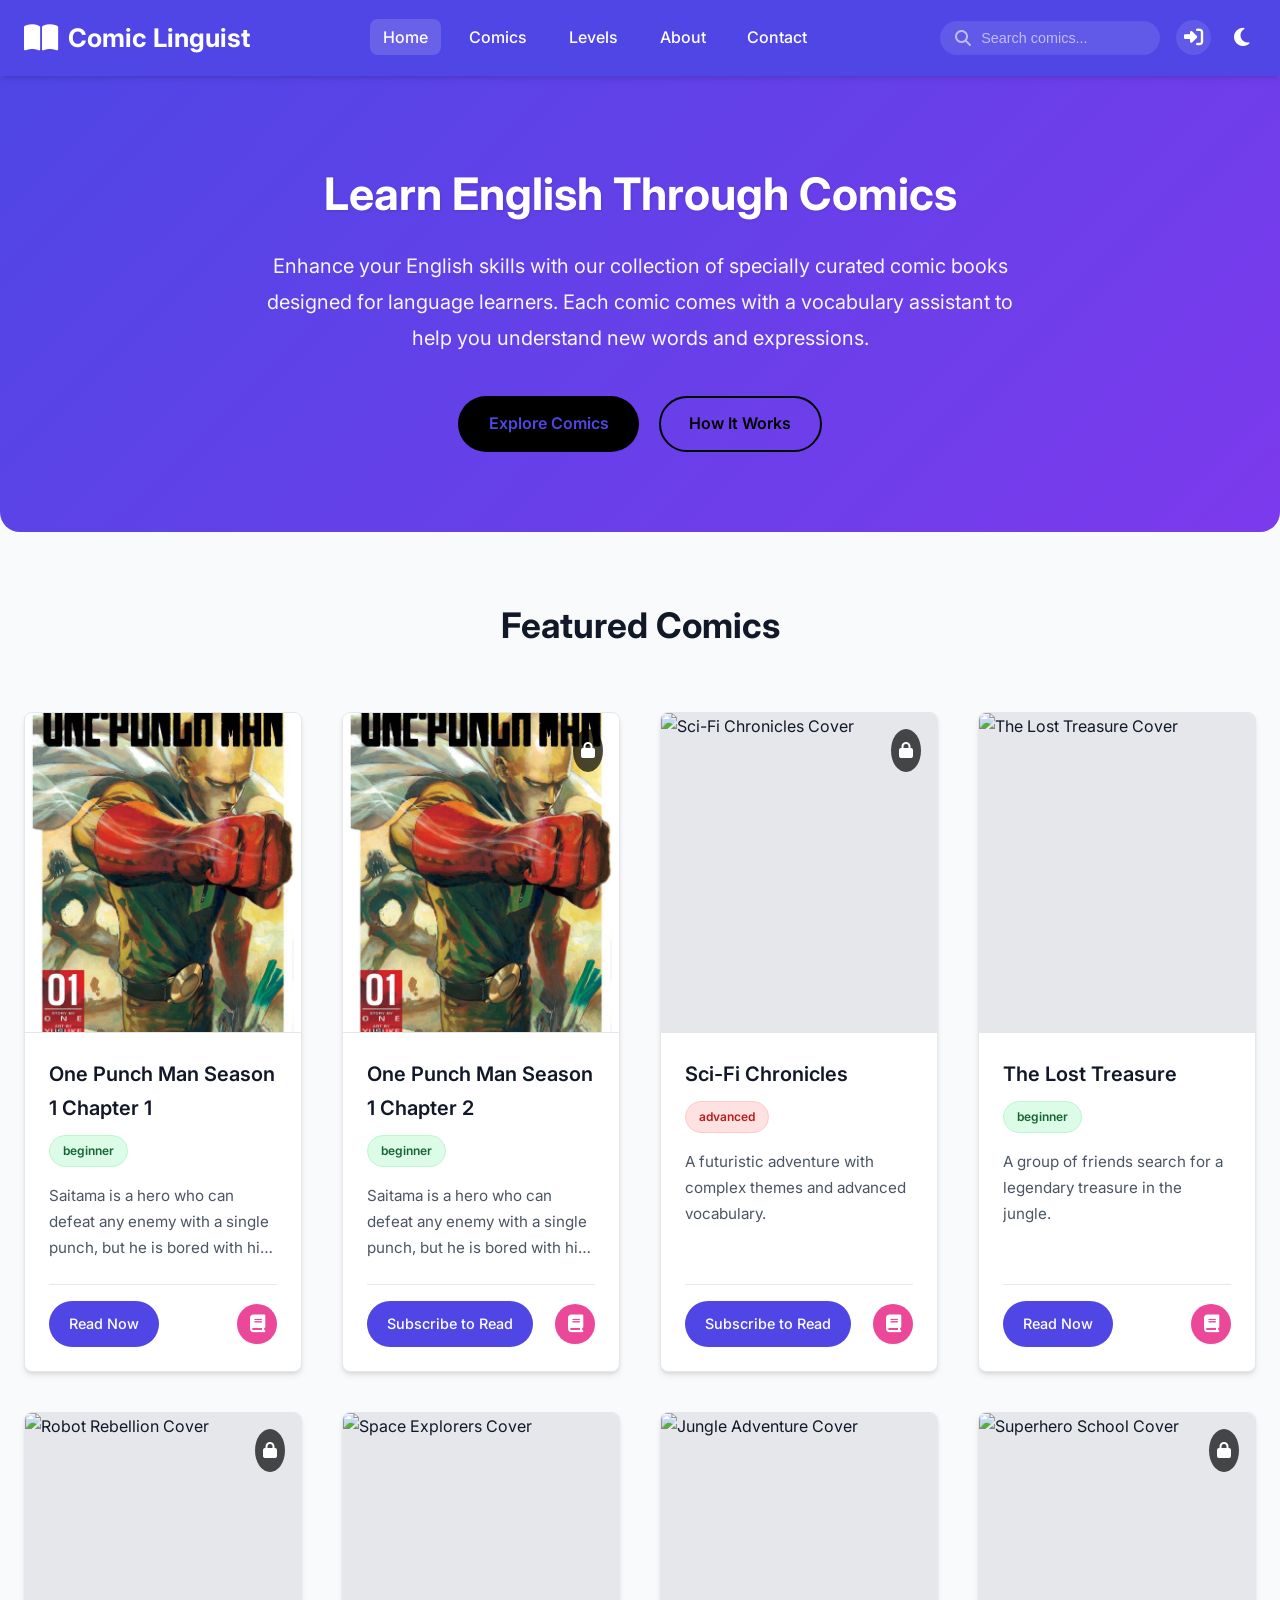
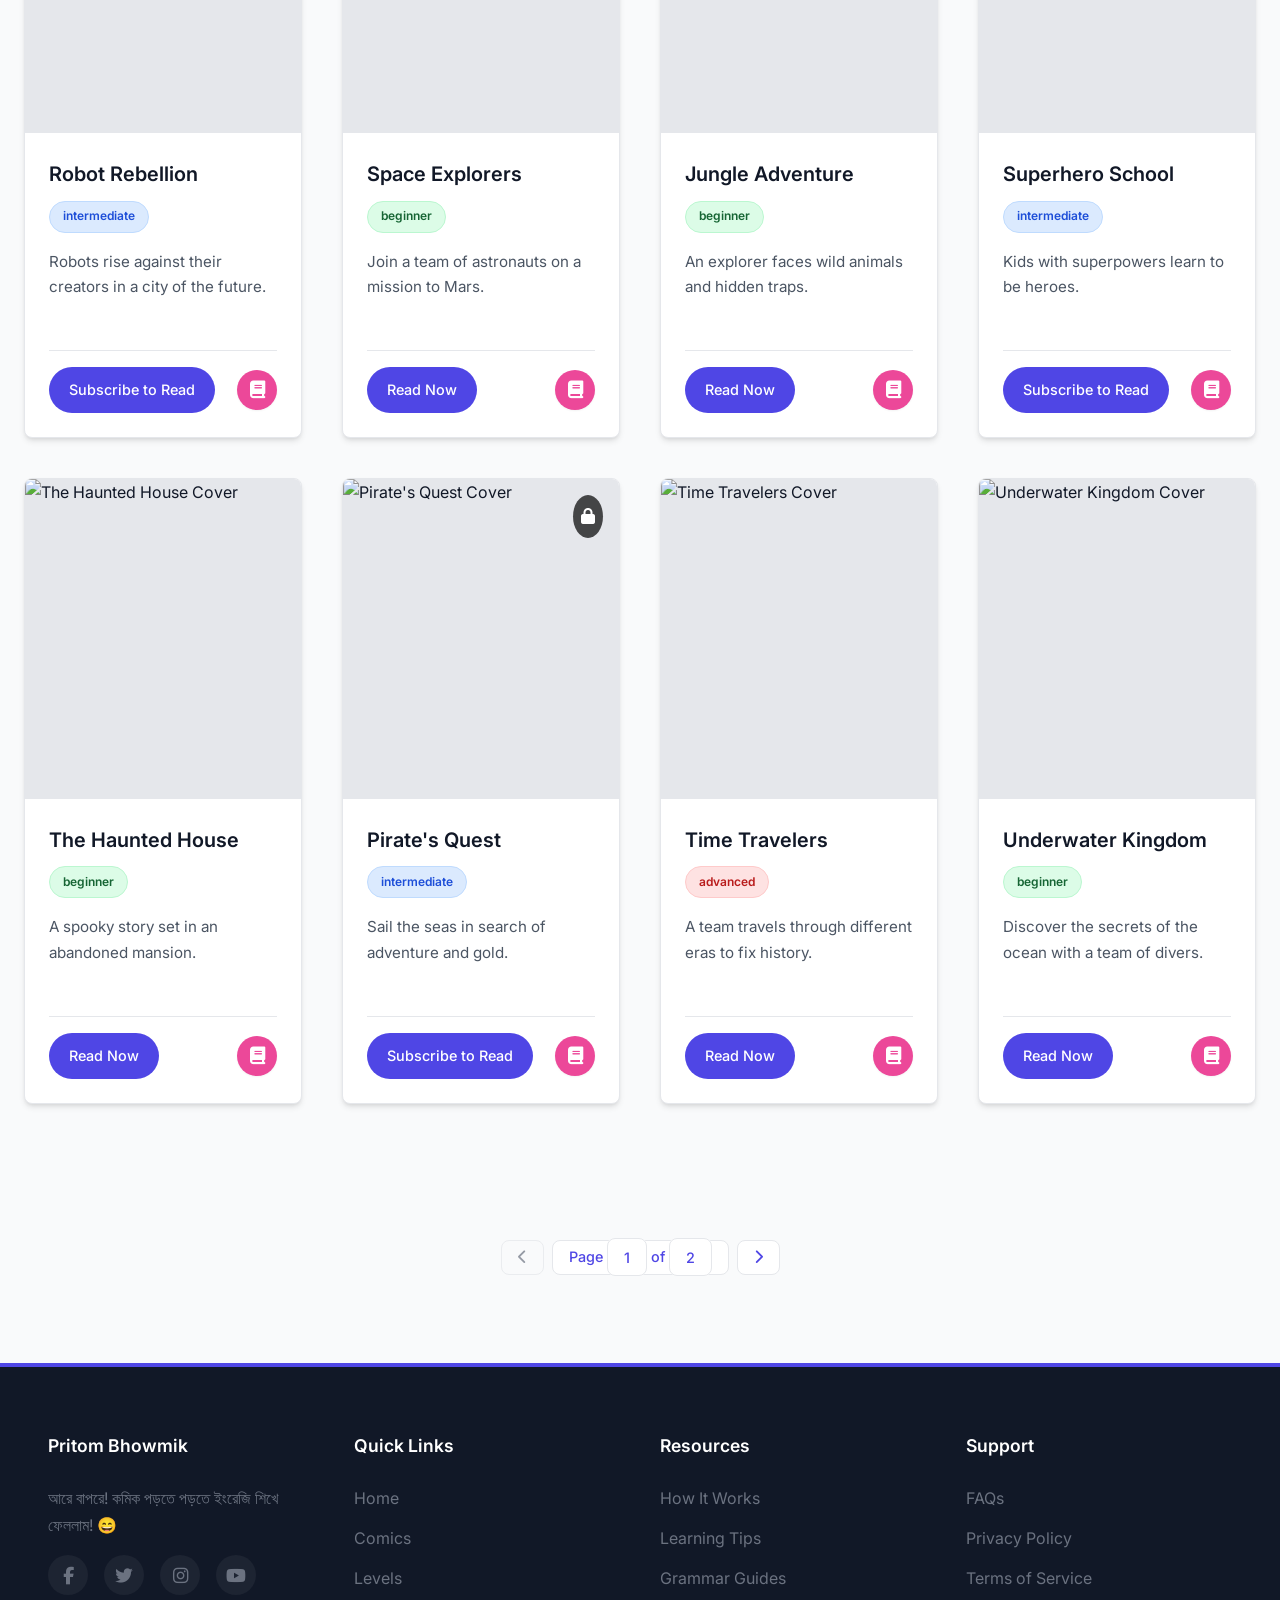
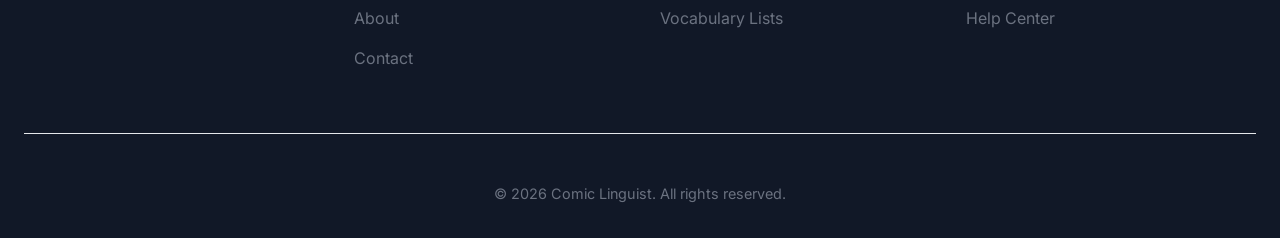
==== commit ce74accd: "Update index.html" ====
--- a/index.html
+++ b/index.html
@@ -82,7 +82,7 @@
     <!-- Footer -->
     <footer>
         <div class="container footer-container">
-            <div class="footer-col"> <h3>Comic Linguist</h3> <p>Learn English through engaging comic books...</p> <div class="social-links"> <a href="#" aria-label="Facebook"><i class="fab fa-facebook-f"></i></a> <a href="#" aria-label="Twitter"><i class="fab fa-twitter"></i></a> <a href="#" aria-label="Instagram"><i class="fab fa-instagram"></i></a> <a href="#" aria-label="YouTube"><i class="fab fa-youtube"></i></a> </div> </div>
+                      <div class="footer-col"> <h3>Pritom Bhowmik</h3> <p>আরে বাপরে! কমিক পড়তে পড়তে ইংরেজি শিখে ফেললাম! 😄</p> <div class="social-links"> <a href="#" aria-label="Facebook"><i class="fab fa-facebook-f"></i></a> <a href="#" aria-label="Twitter"><i class="fab fa-twitter"></i></a> <a href="#" aria-label="Instagram"><i class="fab fa-instagram"></i></a> <a href="#" aria-label="YouTube"><i class="fab fa-youtube"></i></a> </div> </div>
             <div class="footer-col"> <h3>Quick Links</h3> <ul> <li><a href="index.html">Home</a></li> <li><a href="#comics">Comics</a></li> <li><a href="pages/levels.html">Levels</a></li> <li><a href="pages/about.html">About</a></li> <li><a href="pages/contact.html">Contact</a></li> </ul> </div>
             <div class="footer-col"> <h3>Resources</h3> <ul> <li><a href="pages/how-it-works.html">How It Works</a></li> <li><a href="pages/learning-tips.html">Learning Tips</a></li> <li><a href="pages/grammar-guides.html">Grammar Guides</a></li> <li><a href="pages/vocabulary-lists.html">Vocabulary Lists</a></li> </ul> </div>
             <div class="footer-col"> <h3>Support</h3> <ul> <li><a href="pages/faq.html">FAQs</a></li> <li><a href="pages/privacy-policy.html">Privacy Policy</a></li> <li><a href="pages/terms-of-service.html">Terms of Service</a></li> <li><a href="pages/help-center.html">Help Center</a></li> </ul> </div>
@@ -180,4 +180,4 @@
         });
     </script>
 </body>
-</html>+</html>
